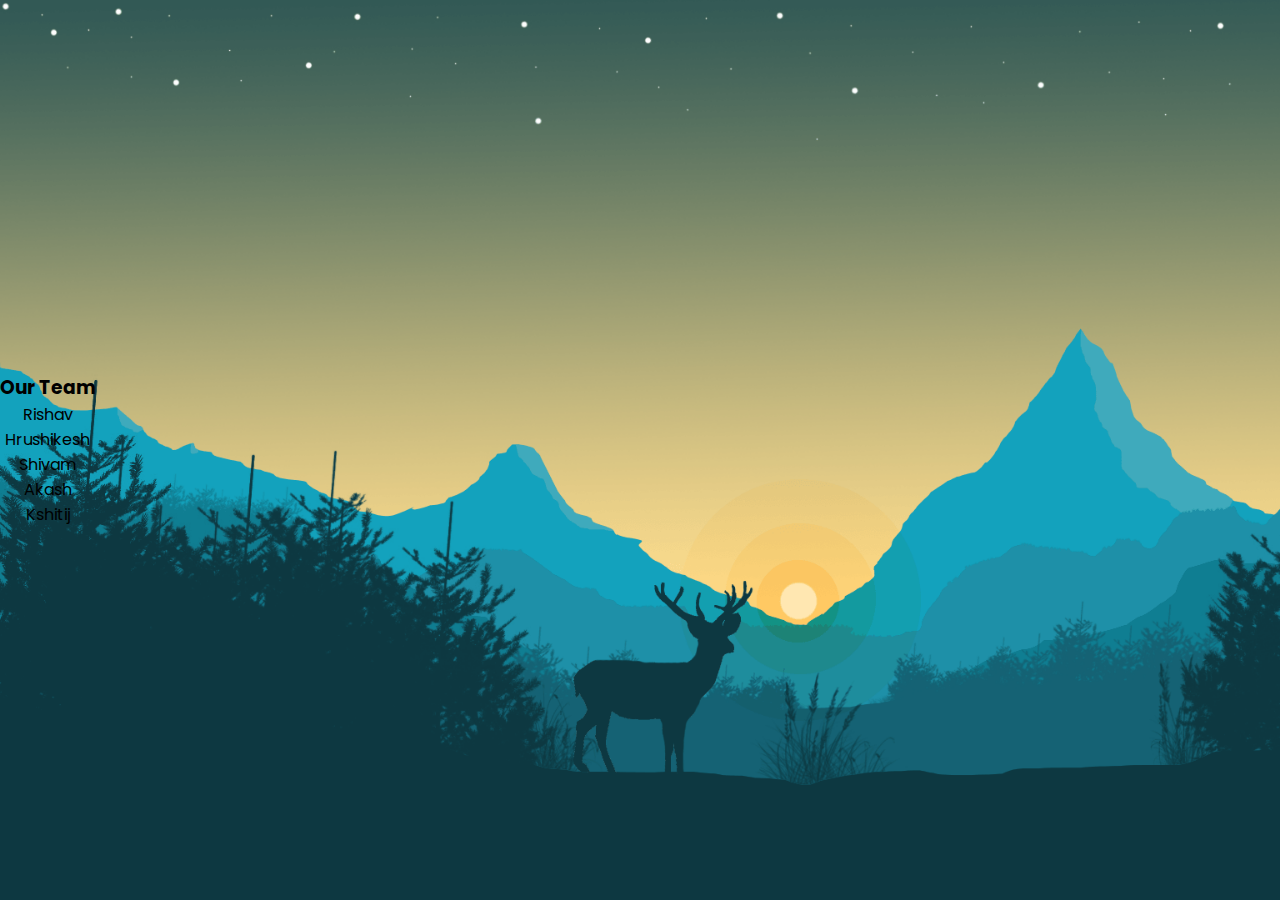
==== aboutuspage.html @ e4ff1424 "Add files via upload" ====
<!DOCTYPE html>
<html>
<head>
<meta charset="utf-8">
<meta name="viewport"content="width=device-width,initial-scale=1.0">
<title>About us</title>
<link rel="stylesheet"href="style.css">
</head>
<body>
  <section>
    <div class="banner">
    <div class="blocks"></div>
   </div>
   </section>
   <script>
      const banner = document.getElementsByClassName('banner')[0];
      const blocks = document.getElementsByClassName('blocks');
   
      for (var i = 1; i < 400; i++){
      banner.innerHTML +="<div class='blocks'></div>";
      blocks[i].style.animationDelay =`${i * 0.0099}s`;
      }
   </script>
<div class="card">
 <div class="circle"></div>
 <div class="content"><h3>Our Team</h3>
    <p>Rishav</p>
    <p>Hrushikesh</p>
    <p>Shivam</p>
    <p>Akash</p>
    <p>Kshitij</p>
 </div>
</body>
</html>
---- style.css ----
@import url("https://fonts.googleapis.com/css2?family=Poppins:wght@100;200;300;400;500;600;700;800;900&display=swap");

* {
  margin: 0;
  padding: 0;
  box-sizing: border-box;
  font-family: "Poppins", sans-serif;
}

html,
body {
  height: 100%;
  background-color: #404040;
}
body {
  display: flex;
  place-items: center; /* this changes postion of clock */
  background: url("images/stagbg.png");
  background-repeat: no-repeat;
  background-size: cover;

  /* background: #dde1e7; */
  text-align: center;
}
.clock {
  position: absolute;
  margin: 5px 90px 25px;
  display: flex;
  align-items: center;
  justify-content: center;
  background: #dde1e7;
  height: 250px;
  width: 250px;
  top: 30%;
  left: 50%;
  transform: translate(-85%, -50%);
  border-radius: 50%;
  box-shadow: -3px -3px 7px #ffffff73, 3px 3px 5px rgba(94, 104, 121, 0.288);
}
.clock:before {
  position: absolute;
  content: "";
  height: 220px;
  width: 220px;
  background: #dde1e7;
  border-radius: 50%;
  box-shadow: inset -3px -3px 7px #ffffff73,
    inset 3px 3px 5px rgba(94, 104, 121, 0.288);
}
.clock:after {
  position: absolute;
  content: "";

  height: 120px;
  width: 120px;
  background: #dde1e7;
  border-radius: 50%;
  box-shadow: -1px -1px 5px #ffffff73, 1px 1px 3px rgba(94, 104, 121, 0.288);
}
.clock .center-nut {
  height: 15px;
  width: 15px;
  background: #404040;
  border-radius: 50%;
  z-index: 2;
  position: absolute;
}
.clock .center-nut2 {
  height: 9px;
  width: 9px;
  background: #3498db;
  border-radius: 50%;
  z-index: 15;
  position: absolute;
}
.indicators div {
  position: absolute;
  width: 2px;
  height: 5px;
  background: #404040;
}
.indicators div:nth-child(1) {
  transform: rotate(30deg) translateY(-100px);
}
.indicators div:nth-child(2) {
  transform: rotate(60deg) translateY(-100px);
}
.indicators div:nth-child(3) {
  background: #3498db;
  transform: rotate(90deg) translateY(-100px);
}
.indicators div:nth-child(4) {
  transform: rotate(120deg) translateY(-100px);
}
.indicators div:nth-child(5) {
  transform: rotate(150deg) translateY(-100px);
}
.indicators div:nth-child(6) {
  background: #3498db;
  transform: rotate(180deg) translateY(-100px);
}
.indicators div:nth-child(7) {
  transform: rotate(210deg) translateY(-100px);
}
.indicators div:nth-child(8) {
  transform: rotate(240deg) translateY(-100px);
}
.indicators div:nth-child(9) {
  background: #3498db;
  transform: rotate(270deg) translateY(-100px);
}
.indicators div:nth-child(10) {
  transform: rotate(300deg) translateY(-100px);
}
.indicators div:nth-child(11) {
  transform: rotate(330deg) translateY(-100px);
}
.indicators div:nth-child(12) {
  background: #3498db;
  transform: rotate(360deg) translateY(-100px);
}
.sec-hand,
.min-hand,
.hr-hand {
  position: absolute;
}
.sec-hand,
.sec {
  height: 180px;
  width: 180px;
  z-index: 6;
}
.min-hand,
.min {
  height: 140px;
  width: 140px;
  z-index: 5;
}
.hr-hand,
.hr {
  height: 110px;
  width: 110px;
  z-index: 4;
}
.sec,
.min,
.hr {
  display: flex;
  justify-content: center;
  position: absolute;
}
.sec:before {
  position: absolute;
  content: "";
  height: 110px;
  width: 3px;
  background: #3498db;
}
.sec:after {
  position: absolute;
  content: "";
  height: 35px;
  width: 7px;
  background: #3498db;
  top: 105px;
  border-radius: 5px;
}
.min:before {
  position: absolute;
  content: "";
  width: 1px;
  top: -15px;
  border-left: 3px solid transparent;
  border-right: 3px solid transparent;
  border-bottom: 60px solid #e95949;
}
.min:after {
  position: absolute;
  content: "";
  width: 3px;
  top: 40px;
  border-left: 2px solid transparent;
  border-right: 2px solid transparent;
  border-top: 30px solid #e95949;
}
.hr:before {
  position: absolute;
  content: "";
  width: 1px;
  border-left: 3px solid transparent;
  border-right: 3px solid transparent;
  border-bottom: 35px solid #303030;
}
.hr:after {
  position: absolute;
  content: "";
  width: 3px;
  top: 34px;
  border-left: 2px solid transparent;
  border-right: 2px solid transparent;
  border-top: 25px solid #303030;
}

.searchbox {
  position: absolute;
  top: 65%;
  left: 50%;
  transform: translate(-50%, -50%);
}

.searchbox input {
  width: 400px;
  height: 40px;
  border: none;
  border-radius: 15px 0px 0px 15px;
  background-color: rgb(255, 255, 255);
  backdrop-filter: blur(300px);
  outline: none;
  padding: 20px;
}

.searchbox button {
  border: 1px;
  height: 40px;
  outline: none;
  background-color: rgba(255, 166, 0, 0.945);
  border-radius: 0px 15px 15px 0px;
  padding: 5px 10px;
}

button:hover {
  background-color: rgb(250, 146, 0);
}
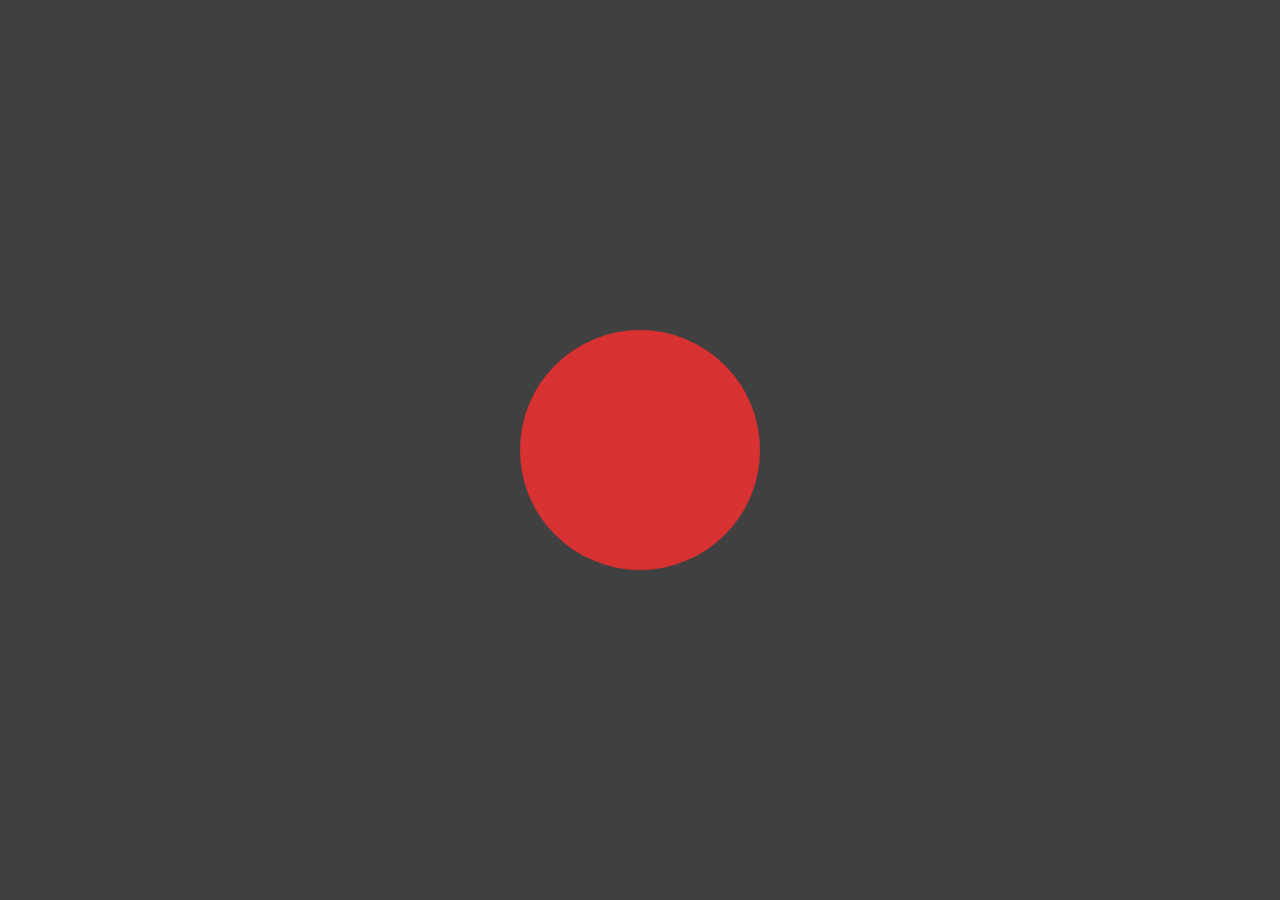
==== commit 50891e21: "f" ====
--- a/aboutuspage.html
+++ b/aboutuspage.html
@@ -1,34 +1,34 @@
-<!DOCTYPE html>
-<html>
-<head>
-<meta charset="utf-8">
-<meta name="viewport"content="width=device-width,initial-scale=1.0">
-<title>About us</title>
-<link rel="stylesheet"href="style.css">
-</head>
-<body>
-  <section>
-    <div class="banner">
-    <div class="blocks"></div>
-   </div>
-   </section>
-   <script>
-      const banner = document.getElementsByClassName('banner')[0];
-      const blocks = document.getElementsByClassName('blocks');
-   
-      for (var i = 1; i < 400; i++){
-      banner.innerHTML +="<div class='blocks'></div>";
-      blocks[i].style.animationDelay =`${i * 0.0099}s`;
-      }
-   </script>
-<div class="card">
- <div class="circle"></div>
- <div class="content"><h3>Our Team</h3>
-    <p>Rishav</p>
-    <p>Hrushikesh</p>
-    <p>Shivam</p>
-    <p>Akash</p>
-    <p>Kshitij</p>
- </div>
-</body>
+<!DOCTYPE html>
+<html>
+<head>
+<meta charset="utf-8">
+<meta name="viewport"content="width=device-width,initial-scale=1.0">
+<title>About us</title>
+<link rel="stylesheet"href="style.css">
+</head>
+<body>
+  <section>
+    <div class="banner">
+    <div class="blocks"></div>
+   </div>
+   </section>
+   <script>
+      const banner = document.getElementsByClassName('banner')[0];
+      const blocks = document.getElementsByClassName('blocks');
+   
+      for (var i = 1; i < 400; i++){
+      banner.innerHTML +="<div class='blocks'></div>";
+      blocks[i].style.animationDelay =`${i * 0.0099}s`;
+      }
+   </script>
+<div class="card">
+ <div class="circle"></div>
+ <div class="content"><h3>Our Team</h3>
+    <p>Rishav</p>
+    <p>Hrushikesh</p>
+    <p>Shivam</p>
+    <p>Akash</p>
+    <p>Kshitij</p>
+ </div>
+</body>
 </html>--- a/style.css
+++ b/style.css
@@ -32,10 +32,10 @@
   height: 250px;
   width: 250px;
   top: 30%;
-  left: 50%;
+  left: 50%; /* moves clock left and right */
   transform: translate(-85%, -50%);
   border-radius: 50%;
-  box-shadow: -3px -3px 7px #ffffff73, 3px 3px 5px rgba(94, 104, 121, 0.288);
+  box-shadow: -3px -3px 7px #bbff0073, 3px 3px 5px rgba(217, 255, 0, 0.288);
 }
 .clock:before {
   position: absolute;
@@ -203,7 +203,7 @@
 
 .searchbox {
   position: absolute;
-  top: 65%;
+  top: 70%;
   left: 50%;
   transform: translate(-50%, -50%);
 }
@@ -221,6 +221,7 @@
 
 .searchbox button {
   border: 1px;
+  width: 70px;
   height: 40px;
   outline: none;
   background-color: rgba(255, 166, 0, 0.945);
@@ -229,5 +230,180 @@
 }
 
 button:hover {
-  background-color: rgb(250, 146, 0);
-}
+  background-color: rgb(250, 92, 0);
+}
+
+.about button {
+  position: absolute;
+  top: 1%;
+  left: 94.3%;
+  border: 1px;
+  height: 35px;
+  outline: none;
+  background-color: rgba(255, 166, 0, 0.945);
+  border-radius: 10px;
+  padding: 5px 10px;
+}
+button:hover {
+  background-color: rgb(250, 92, 0);
+}
+
+#myUL {
+  /* Remove default list styling */
+  list-style-type: none;
+  padding: 0;
+  margin: 0;
+}
+
+#myUL li a {
+  mask-position: relative;
+  border: 1px solid #ddd; /* Add a border to all links */
+  border-radius: 10px;
+  margin-top: 2px; /* Prevent double borders */
+  background-color: #f6f6f6; /* Grey background color */
+  padding: 12px; /* Add some padding */
+  text-decoration: none; /* Remove default text underline */
+  font-size: 15px; /* Increase the font-size */
+  color: black; /* Add a black text color */
+  display: block; /*Make it into a block element to fill the whole list */
+}
+
+#myUL li a:hover:not(.header) {
+  background-color: rgb(
+    211,
+    209,
+    209
+  ); /* Add a hover effect to all links, except for headers */
+}
+
+.card {
+  margin: 500px;
+  position: relative;
+  width: 600px;
+  height: 350px;
+  border-radius: 20px;
+  display: flex;
+  align-items: center;
+  border-radius: 20px;
+  transition: 0.5s;
+}
+.card .circle {
+  position: absolute;
+  top: 0;
+  left: 0;
+  width: 100%;
+  height: 100%;
+  border-radius: 20px;
+  overflow: hidden;
+}
+.card .circle::before {
+  content: "";
+  position: absolute;
+  top: 0;
+  left: 0;
+  width: 100%;
+  height: 100%;
+  background: #d83131;
+  clip-path: circle(120px at center);
+  transition: 0.5s;
+}
+.card:hover .circle:before {
+  background: #0065c3;
+  clip-path: circle(400px at center);
+}
+
+.card .content {
+  position: relative;
+  width: 100%;
+  left: 20%;
+  padding: 20px 20px 20px 0px;
+  transition: 0.5s;
+  opacity: 0;
+  visibility: hidden;
+}
+.card:hover .content {
+  left: 0;
+  opacity: 1;
+  visibility: visible;
+}
+.card .content h3 {
+  color: #fff;
+  font-size: 2em;
+}
+.card .content p {
+  align-content: center;
+  color: #fff;
+}
+
+@media (max-width: 991px) {
+  .card {
+    width: auto;
+    max-width: 350px;
+    align-items: flex-start;
+    margin: 10px;
+  }
+  .card:hover {
+    height: 600px;
+  }
+  .card .content {
+    width: 100%;
+    left: 0;
+    padding: 40px;
+  }
+  .card:hover img {
+    top: 70%;
+    left: 50%;
+    height: 300px;
+  }
+}
+@media (max-width: 420px) {
+  .card .content {
+    padding: 20px;
+  }
+}
+
+.banner {
+  position: absolute;
+  top: 0;
+  left: 0;
+  width: 100%;
+  height: 100%;
+  overflow: hidden;
+  display: flex;
+  flex-wrap: wrap;
+}
+.banner .blocks {
+  position: relative;
+  display: block;
+  width: 5vw;
+  height: 5vw;
+  animation: animate 0.5s ease-in-out forwards;
+}
+.banner .blocks:nth-child(even) {
+  animation: animate 1s ease-in-out forwards;
+}
+.banner .blocks:nth-child(7n + 3) {
+  animation: animate 1.5s ease-in-out forwards;
+}
+.banner .blocks:nth-child(7n + 7) {
+  animation: animate 0.5s ease-in-out forwads;
+}
+@keyframes animate {
+  0% {
+    opacity: 0;
+    transform: scale(0) translateY(1000px);
+  }
+  50% {
+    opacity: 1;
+    background: url(/images/simplebg.jpg);
+    background-position: center;
+    background-attachment: fixed;
+  }
+  100% {
+    opacity: 1;
+    transform: scale(1) translateY(0px);
+    background: url(/images/simplebg.jpg);
+    background-position: center;
+    background-attachment: fixed;
+  }
+}
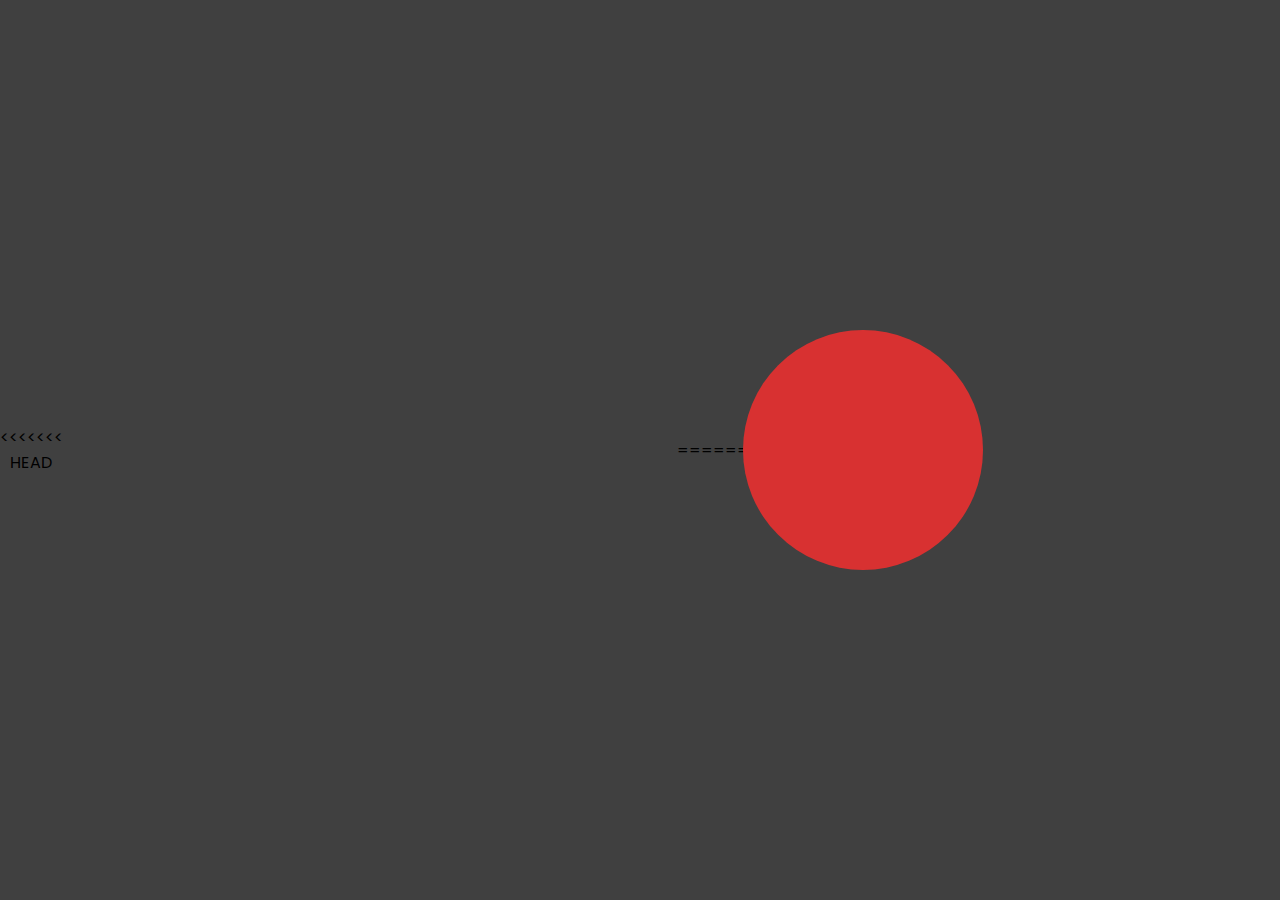
==== commit 5b6f6e66: "random" ====
--- a/aboutuspage.html
+++ b/aboutuspage.html
@@ -1,3 +1,4 @@
+<<<<<<< HEAD
 <!DOCTYPE html>
 <html>
 <head>
@@ -31,4 +32,39 @@
     <p>Kshitij</p>
  </div>
 </body>
+=======
+<!DOCTYPE html>
+<html>
+<head>
+<meta charset="utf-8">
+<meta name="viewport"content="width=device-width,initial-scale=1.0">
+<title>About us</title>
+<link rel="stylesheet"href="style.css">
+</head>
+<body>
+  <section>
+    <div class="banner">
+    <div class="blocks"></div>
+   </div>
+   </section>
+   <script>
+      const banner = document.getElementsByClassName('banner')[0];
+      const blocks = document.getElementsByClassName('blocks');
+   
+      for (var i = 1; i < 400; i++){
+      banner.innerHTML +="<div class='blocks'></div>";
+      blocks[i].style.animationDelay =`${i * 0.0099}s`;
+      }
+   </script>
+<div class="card">
+ <div class="circle"></div>
+ <div class="content"><h3>Our Team</h3>
+    <p>Rishav</p>
+    <p>Hrushikesh</p>
+    <p>Shivam</p>
+    <p>Akash</p>
+    <p>Kshitij</p>
+ </div>
+</body>
+>>>>>>> 454b5e5df019038b4e338486111934dbfa9f3603
 </html>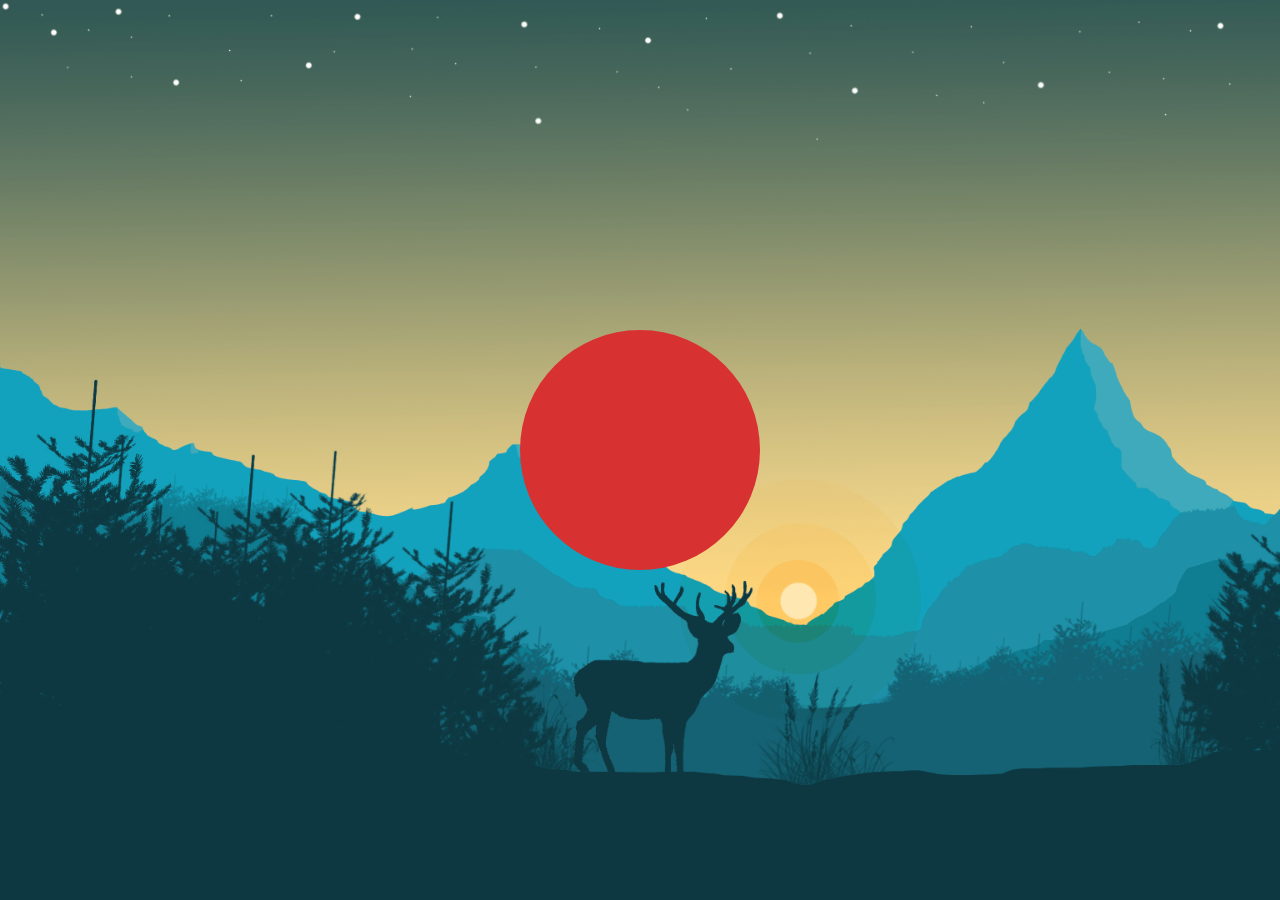
==== commit 966d8600: "finalweb" ====
--- a/aboutuspage.html
+++ b/aboutuspage.html
@@ -1,11 +1,10 @@
-<<<<<<< HEAD
 <!DOCTYPE html>
 <html>
 <head>
 <meta charset="utf-8">
 <meta name="viewport"content="width=device-width,initial-scale=1.0">
 <title>About us</title>
-<link rel="stylesheet"href="style.css">
+<link rel="stylesheet" href="style.css">
 </head>
 <body>
   <section>
@@ -32,39 +31,4 @@
     <p>Kshitij</p>
  </div>
 </body>
-=======
-<!DOCTYPE html>
-<html>
-<head>
-<meta charset="utf-8">
-<meta name="viewport"content="width=device-width,initial-scale=1.0">
-<title>About us</title>
-<link rel="stylesheet"href="style.css">
-</head>
-<body>
-  <section>
-    <div class="banner">
-    <div class="blocks"></div>
-   </div>
-   </section>
-   <script>
-      const banner = document.getElementsByClassName('banner')[0];
-      const blocks = document.getElementsByClassName('blocks');
-   
-      for (var i = 1; i < 400; i++){
-      banner.innerHTML +="<div class='blocks'></div>";
-      blocks[i].style.animationDelay =`${i * 0.0099}s`;
-      }
-   </script>
-<div class="card">
- <div class="circle"></div>
- <div class="content"><h3>Our Team</h3>
-    <p>Rishav</p>
-    <p>Hrushikesh</p>
-    <p>Shivam</p>
-    <p>Akash</p>
-    <p>Kshitij</p>
- </div>
-</body>
->>>>>>> 454b5e5df019038b4e338486111934dbfa9f3603
 </html>